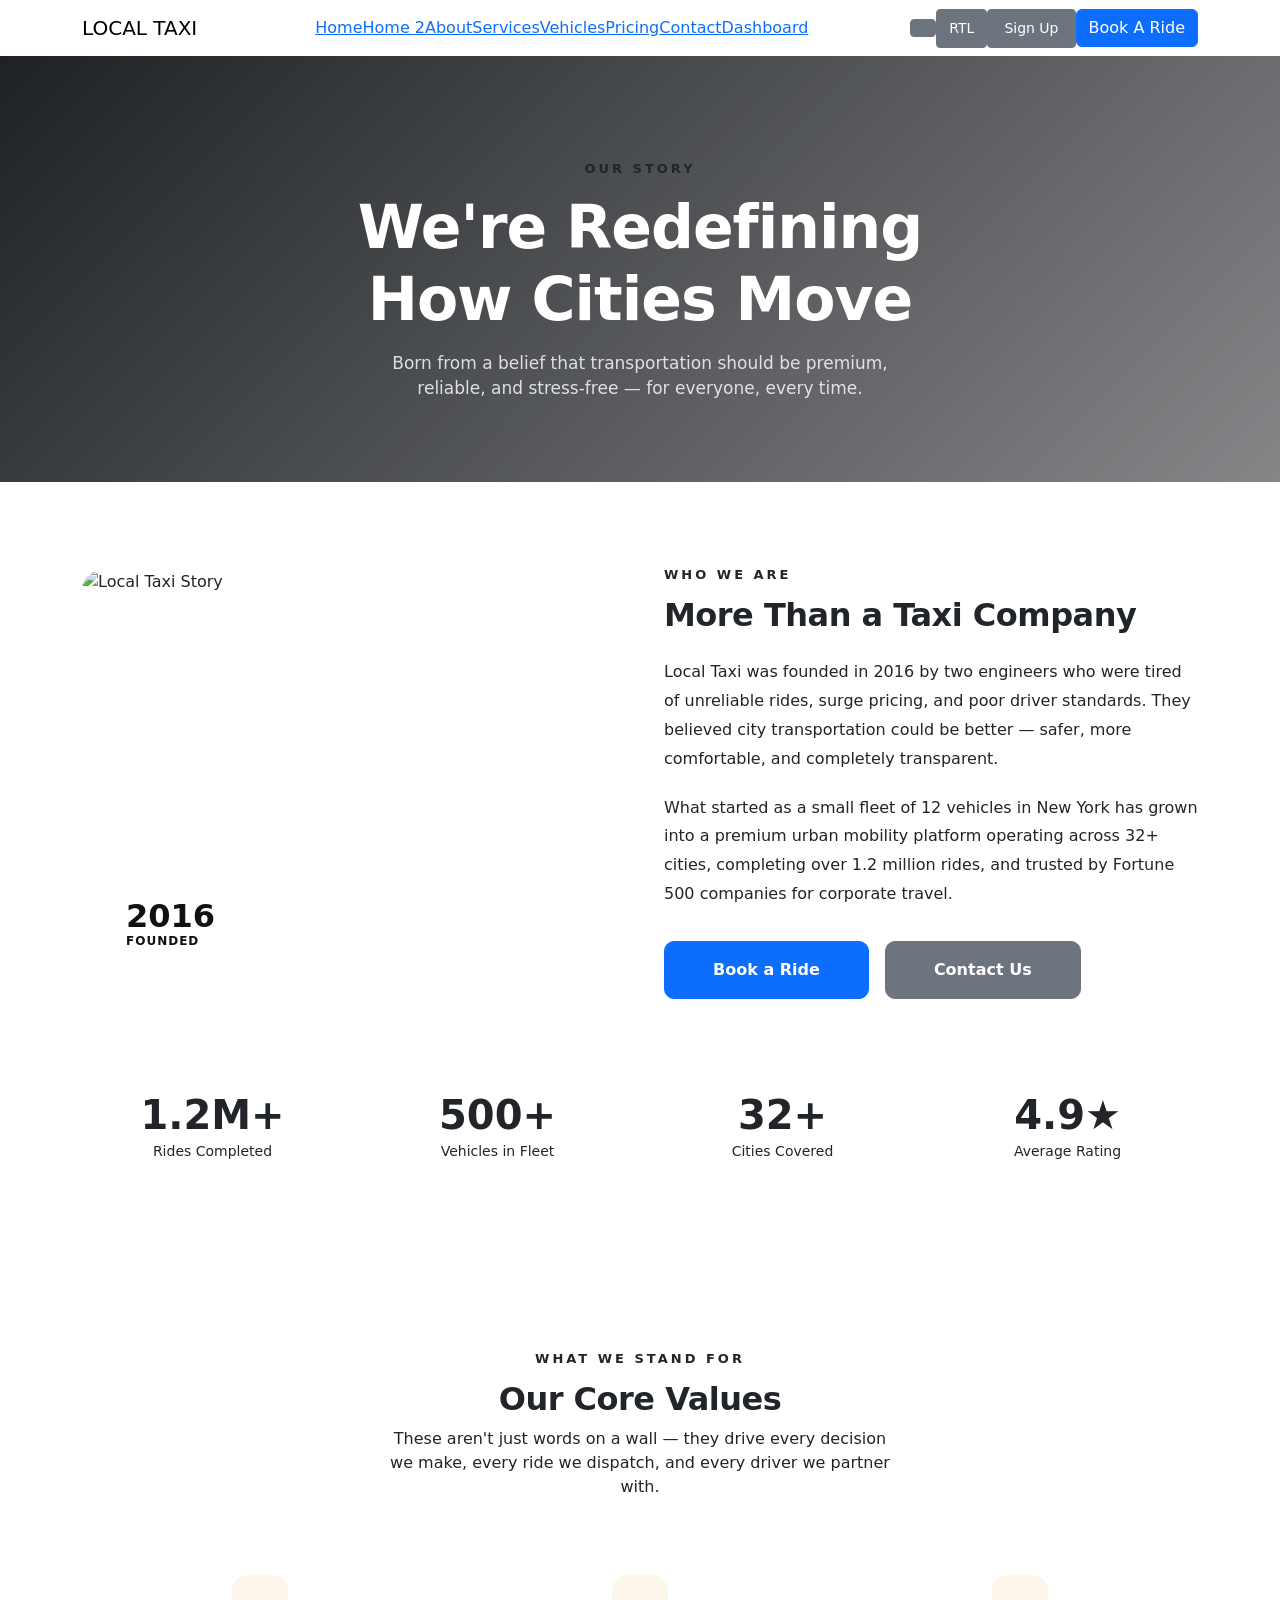
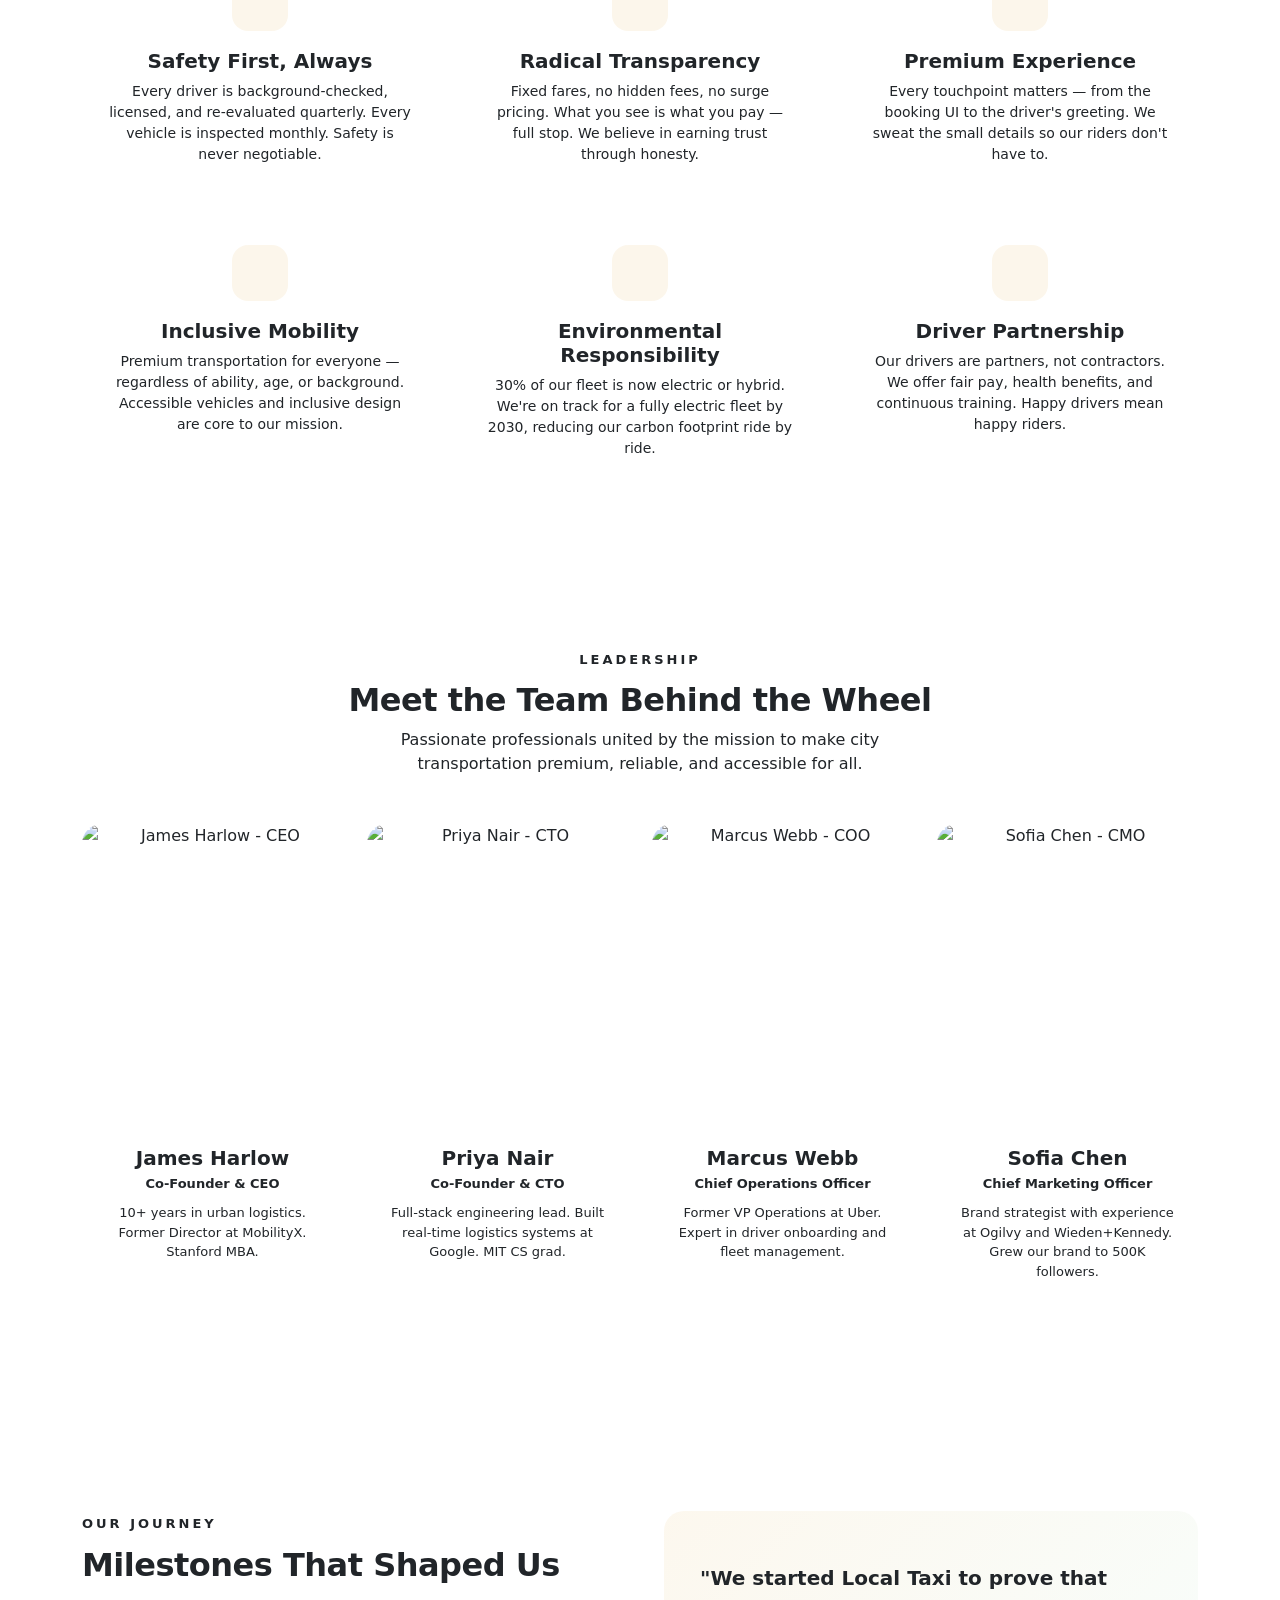
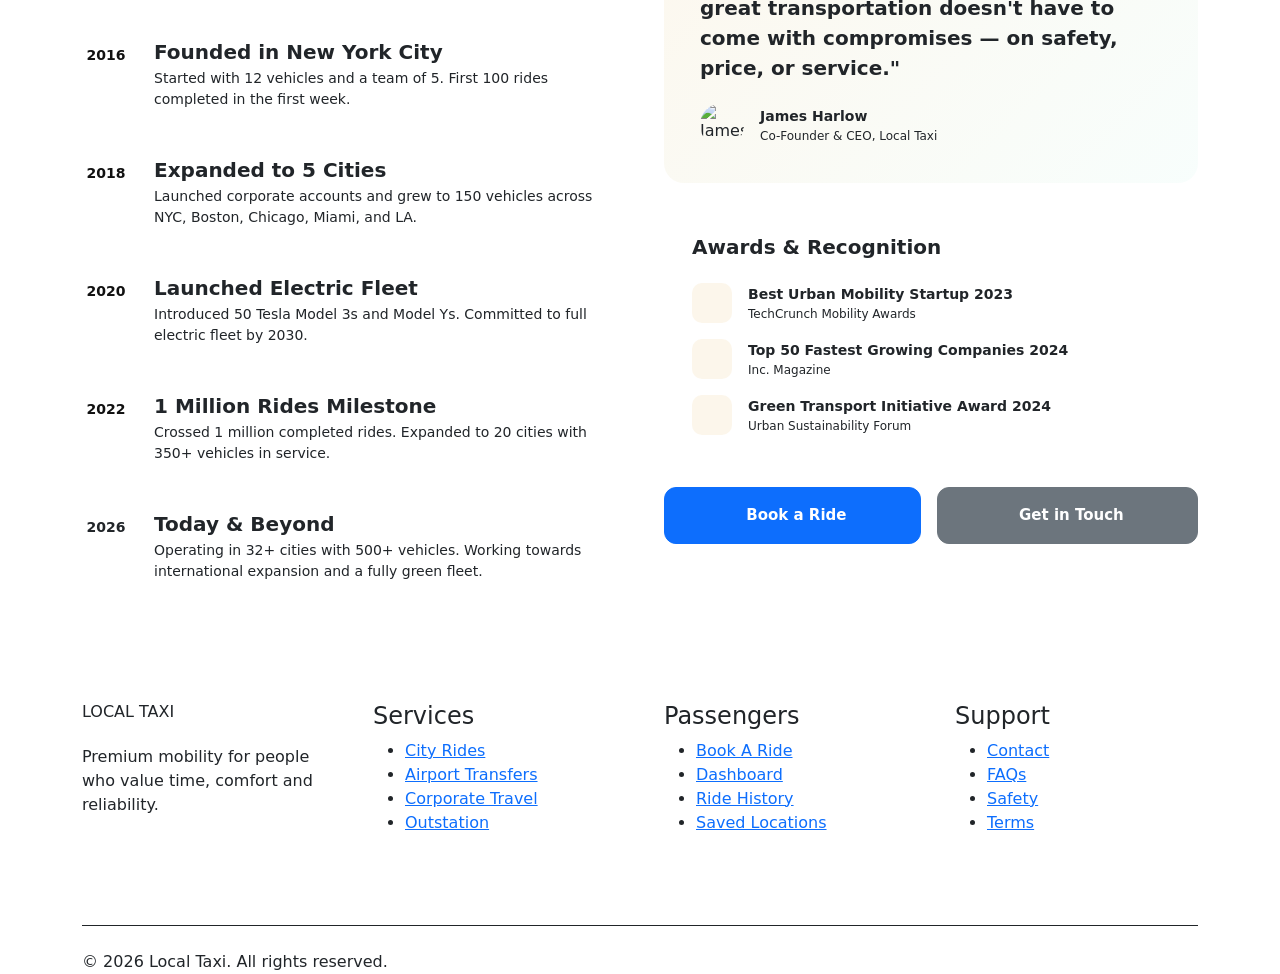
==== about.html @ eac9cf57 "first-commit" ====
<!DOCTYPE html>
<html lang="en">
<head>
    <meta charset="UTF-8">
    <meta name="viewport" content="width=device-width, initial-scale=1.0">
    <title>About Us - Local Taxi | Our Story, Mission & Team</title>
    <meta name="description" content="Learn about Local Taxi — our founding story, mission to redefine urban mobility, core values, leadership team, and company milestones.">
    <link rel="icon" type="image/svg+xml" href="assets/images/favicon.svg">
    <link href="https://cdn.jsdelivr.net/npm/bootstrap@5.3.0/dist/css/bootstrap.min.css" rel="stylesheet">
    <script src="https://unpkg.com/@phosphor-icons/web"></script>
    <link rel="stylesheet" href="assets/css/style.css">
    <link rel="stylesheet" href="assets/css/dark-mode.css">
    <link rel="stylesheet" href="assets/css/rtl.css">
    <style>
        .eyebrow {
            display: inline-block;
            color: var(--primary-accent);
            font-size: 13px;
            font-weight: 600;
            letter-spacing: 3px;
            text-transform: uppercase;
            margin-bottom: 12px;
        }

        /* Value Cards */
        .value-card {
            background: var(--card-bg);
            border: 1px solid var(--border-color);
            border-radius: 16px;
            padding: 28px 24px;
            height: 100%;
            transition: all 0.3s ease;
            text-align: center;
        }
        .value-card:hover {
            border-color: var(--primary-accent);
            box-shadow: 0 8px 32px rgba(231,183,90,0.1);
            transform: translateY(-4px);
        }
        .value-icon {
            width: 56px;
            height: 56px;
            border-radius: 16px;
            background: rgba(231,183,90,0.12);
            display: flex;
            align-items: center;
            justify-content: center;
            font-size: 26px;
            color: var(--primary-accent);
            margin-bottom: 18px;
            margin-left: auto;
            margin-right: auto;
        }

        /* Team Cards */
        .team-card {
            background: var(--card-bg);
            border: 1px solid var(--border-color);
            border-radius: 20px;
            overflow: hidden;
            text-align: center;
            transition: all 0.35s ease;
            height: 100%;
        }
        .team-card:hover {
            border-color: var(--primary-accent);
            transform: translateY(-6px);
            box-shadow: 0 16px 48px rgba(0,0,0,0.12);
        }
        .team-card .team-img {
            width: 100%;
            height: 300px;
            object-fit: contain;
            display: block;
            transition: transform 0.4s ease;
            background: var(--secondary-bg);
        }
        .team-card:hover .team-img { transform: scale(1.04); }
        .team-card .img-wrap { overflow: hidden; }
        .team-card .team-body { padding: 22px 20px; }
        .team-social a {
            width: 34px;
            height: 34px;
            border-radius: 8px;
            border: 1px solid var(--border-color);
            display: inline-flex;
            align-items: center;
            justify-content: center;
            color: var(--text-secondary);
            font-size: 16px;
            text-decoration: none;
            transition: all 0.2s ease;
        }
        .team-social a:hover {
            background: var(--primary-accent);
            border-color: var(--primary-accent);
            color: #111;
        }

        /* Timeline */
        .timeline-item {
            display: flex;
            gap: 24px;
            align-items: flex-start;
            padding-bottom: 40px;
            position: relative;
        }
        .timeline-item:not(:last-child)::after {
            content: '';
            position: absolute;
            left: 23px;
            top: 48px;
            width: 2px;
            height: calc(100% - 8px);
            background: var(--border-color);
        }
        .timeline-dot {
            width: 48px;
            height: 48px;
            border-radius: 50%;
            background: var(--primary-accent);
            color: #111;
            font-weight: 800;
            font-size: 14px;
            font-family: var(--font-main);
            display: flex;
            align-items: center;
            justify-content: center;
            flex-shrink: 0;
            z-index: 1;
        }
        .timeline-dot.muted {
            background: var(--card-bg);
            border: 2px solid var(--border-color);
            color: var(--text-secondary);
        }

        /* Stat box */
        .stat-box {
            background: var(--card-bg);
            border: 1px solid var(--border-color);
            border-radius: 16px;
            padding: 24px 20px;
            text-align: center;
            transition: all 0.3s ease;
        }
        .stat-box:hover {
            border-color: var(--primary-accent);
            transform: translateY(-3px);
        }
    </style>
</head>
<body>

    <!-- Global Navigation -->
    <nav class="navbar">
        <div class="container">
            <a href="index.html" class="navbar-brand"><i class="ph ph-taxi"></i> LOCAL TAXI</a>
            <div class="nav-links d-none d-lg-flex">
                <a href="index.html">Home</a>
                <a href="home-2.html">Home 2</a>
                <a href="about.html" class="active">About</a>
                <a href="services.html">Services</a>
                <a href="vehicles.html">Vehicles</a>
                <a href="pricing.html">Pricing</a>
                <a href="contact.html">Contact</a>
                <a href="dashboard.html">Dashboard</a>
            </div>
            <div class="nav-links d-none d-xl-flex align-items-center">
                <a href="#" class="btn btn-secondary btn-sm js-theme-toggle" style="padding: 8px 12px;"><i class="ph ph-moon"></i></a>
                <a href="#" class="btn btn-secondary btn-sm js-rtl-toggle" style="padding: 8px 12px;">RTL</a>
                <a href="register.html" class="btn btn-secondary btn-sm" style="padding: 8px 16px;">Sign Up</a>
                <a href="booking.html" class="btn btn-primary">Book A Ride</a>
            </div>
        </div>
    </nav>

    <!-- Section 1: Hero -->
    <section class="hero position-relative" style="background-image: url('https://images.unsplash.com/photo-1529408686214-b48b8532f72c?q=80&w=2070&auto=format&fit=crop'); background-size: cover; background-position: center; padding: 100px 0 80px 0; min-height: 380px; display: flex; align-items: center;">
        <div class="position-absolute w-100 h-100 top-0 start-0" style="background: linear-gradient(135deg, rgba(11,14,18,0.92) 0%, rgba(11,14,18,0.5) 100%);"></div>
        <div class="container position-relative text-center" style="z-index: 2;">
            <span class="eyebrow">Our Story</span>
            <h1 class="text-white fw-bold mb-3 mx-auto" style="font-size: clamp(36px,5vw,60px); letter-spacing: -1px; max-width: 720px;">We're Redefining How Cities Move</h1>
            <p class="text-light mb-0 mx-auto" style="max-width: 540px; opacity: 0.85; font-size: 17px;">Born from a belief that transportation should be premium, reliable, and stress-free — for everyone, every time.</p>
        </div>
    </section>

    <!-- Section 2: Our Story + Mission + Stats -->
    <section style="background: var(--secondary-bg); padding: 80px 0;">
        <div class="container">
            <div class="row g-5 align-items-center mb-5">

                <!-- Story Image -->
                <div class="col-lg-6">
                    <div style="position: relative;">
                        <img src="https://images.unsplash.com/photo-1507003211169-0a1dd7228f2d?q=80&w=900&auto=format&fit=crop" alt="Local Taxi Story" style="width:100%;height:420px;object-fit:cover;border-radius:20px;display:block;">
                        <!-- Floating badge -->
                        <div style="position:absolute;bottom:24px;left:24px;background:var(--primary-accent);color:#111;border-radius:16px;padding:16px 20px;font-weight:700;font-family:var(--font-main);">
                            <div style="font-size:32px;line-height:1;">2016</div>
                            <div style="font-size:12px;font-weight:600;letter-spacing:1px;text-transform:uppercase;">Founded</div>
                        </div>
                    </div>
                </div>

                <!-- Story Text -->
                <div class="col-lg-6">
                    <span class="eyebrow">Who We Are</span>
                    <h2 class="fw-bold mb-4" style="letter-spacing: -0.5px;">More Than a Taxi Company</h2>
                    <p style="font-size: 16px; line-height: 1.8; margin-bottom: 20px;">Local Taxi was founded in 2016 by two engineers who were tired of unreliable rides, surge pricing, and poor driver standards. They believed city transportation could be better — safer, more comfortable, and completely transparent.</p>
                    <p style="font-size: 16px; line-height: 1.8; margin-bottom: 32px;">What started as a small fleet of 12 vehicles in New York has grown into a premium urban mobility platform operating across 32+ cities, completing over 1.2 million rides, and trusted by Fortune 500 companies for corporate travel.</p>
                    <div class="d-flex gap-3 flex-wrap">
                        <a href="booking.html" class="btn btn-primary fw-bold py-3 px-5" style="border-radius:10px;">Book a Ride</a>
                        <a href="contact.html" class="btn btn-secondary fw-bold py-3 px-5" style="border-radius:10px;">Contact Us</a>
                    </div>
                </div>

            </div>

            <!-- Stats Row -->
            <div class="row g-4 mt-3">
                <div class="col-6 col-md-3">
                    <div class="stat-box">
                        <div style="font-size:40px;font-weight:800;color:var(--primary-accent);font-family:var(--font-main);line-height:1;">1.2M+</div>
                        <div style="font-size:14px;color:var(--text-secondary);margin-top:6px;">Rides Completed</div>
                    </div>
                </div>
                <div class="col-6 col-md-3">
                    <div class="stat-box">
                        <div style="font-size:40px;font-weight:800;color:var(--primary-accent);font-family:var(--font-main);line-height:1;">500+</div>
                        <div style="font-size:14px;color:var(--text-secondary);margin-top:6px;">Vehicles in Fleet</div>
                    </div>
                </div>
                <div class="col-6 col-md-3">
                    <div class="stat-box">
                        <div style="font-size:40px;font-weight:800;color:var(--primary-accent);font-family:var(--font-main);line-height:1;">32+</div>
                        <div style="font-size:14px;color:var(--text-secondary);margin-top:6px;">Cities Covered</div>
                    </div>
                </div>
                <div class="col-6 col-md-3">
                    <div class="stat-box">
                        <div style="font-size:40px;font-weight:800;color:var(--primary-accent);font-family:var(--font-main);line-height:1;">4.9★</div>
                        <div style="font-size:14px;color:var(--text-secondary);margin-top:6px;">Average Rating</div>
                    </div>
                </div>
            </div>
        </div>
    </section>

    <!-- Section 3: Core Values -->
    <section style="background: var(--primary-bg); padding: 80px 0;">
        <div class="container">
            <div class="text-center mb-5">
                <span class="eyebrow">What We Stand For</span>
                <h2 class="fw-bold" style="letter-spacing: -0.5px;">Our Core Values</h2>
                <p class="mx-auto" style="max-width: 500px;">These aren't just words on a wall — they drive every decision we make, every ride we dispatch, and every driver we partner with.</p>
            </div>
            <div class="row g-4 justify-content-center">
                <div class="col-md-6 col-lg-4">
                    <div class="value-card">
                        <div class="value-icon"><i class="ph ph-shield-check"></i></div>
                        <h5 class="fw-bold mb-2">Safety First, Always</h5>
                        <p style="font-size:14px;margin-bottom:0;">Every driver is background-checked, licensed, and re-evaluated quarterly. Every vehicle is inspected monthly. Safety is never negotiable.</p>
                    </div>
                </div>
                <div class="col-md-6 col-lg-4">
                    <div class="value-card">
                        <div class="value-icon"><i class="ph ph-eye"></i></div>
                        <h5 class="fw-bold mb-2">Radical Transparency</h5>
                        <p style="font-size:14px;margin-bottom:0;">Fixed fares, no hidden fees, no surge pricing. What you see is what you pay — full stop. We believe in earning trust through honesty.</p>
                    </div>
                </div>
                <div class="col-md-6 col-lg-4">
                    <div class="value-card">
                        <div class="value-icon"><i class="ph ph-star"></i></div>
                        <h5 class="fw-bold mb-2">Premium Experience</h5>
                        <p style="font-size:14px;margin-bottom:0;">Every touchpoint matters — from the booking UI to the driver's greeting. We sweat the small details so our riders don't have to.</p>
                    </div>
                </div>
                <div class="col-md-6 col-lg-4">
                    <div class="value-card">
                        <div class="value-icon"><i class="ph ph-users-three"></i></div>
                        <h5 class="fw-bold mb-2">Inclusive Mobility</h5>
                        <p style="font-size:14px;margin-bottom:0;">Premium transportation for everyone — regardless of ability, age, or background. Accessible vehicles and inclusive design are core to our mission.</p>
                    </div>
                </div>
                <div class="col-md-6 col-lg-4">
                    <div class="value-card">
                        <div class="value-icon"><i class="ph ph-leaf"></i></div>
                        <h5 class="fw-bold mb-2">Environmental Responsibility</h5>
                        <p style="font-size:14px;margin-bottom:0;">30% of our fleet is now electric or hybrid. We're on track for a fully electric fleet by 2030, reducing our carbon footprint ride by ride.</p>
                    </div>
                </div>
                <div class="col-md-6 col-lg-4">
                    <div class="value-card">
                        <div class="value-icon"><i class="ph ph-handshake"></i></div>
                        <h5 class="fw-bold mb-2">Driver Partnership</h5>
                        <p style="font-size:14px;margin-bottom:0;">Our drivers are partners, not contractors. We offer fair pay, health benefits, and continuous training. Happy drivers mean happy riders.</p>
                    </div>
                </div>
            </div>
        </div>
    </section>

    <!-- Section 4: Leadership Team -->
    <section style="background: var(--secondary-bg); padding: 80px 0;">
        <div class="container">
            <div class="text-center mb-5">
                <span class="eyebrow">Leadership</span>
                <h2 class="fw-bold" style="letter-spacing: -0.5px;">Meet the Team Behind the Wheel</h2>
                <p class="mx-auto" style="max-width: 500px;">Passionate professionals united by the mission to make city transportation premium, reliable, and accessible for all.</p>
            </div>
            <div class="row g-4">

                <div class="col-md-6 col-lg-3">
                    <div class="team-card">
                        <div class="img-wrap">
                            <img src="https://images.unsplash.com/photo-1560250097-0b93528c311a?q=80&w=600&auto=format&fit=crop" alt="James Harlow - CEO" class="team-img">
                        </div>
                        <div class="team-body">
                            <h5 class="fw-bold mb-1">James Harlow</h5>
                            <div style="font-size:13px;color:var(--primary-accent);font-weight:600;margin-bottom:10px;">Co-Founder & CEO</div>
                            <p style="font-size:13px;color:var(--text-secondary);margin-bottom:14px;min-height:60px;">10+ years in urban logistics. Former Director at MobilityX. Stanford MBA.</p>
                            <div class="team-social d-flex justify-content-center gap-2">
                                <a href="#" title="LinkedIn"><i class="ph ph-linkedin-logo"></i></a>
                                <a href="#" title="Twitter"><i class="ph ph-x-logo"></i></a>
                            </div>
                        </div>
                    </div>
                </div>

                <div class="col-md-6 col-lg-3">
                    <div class="team-card" style="border-color: var(--primary-accent);">
                        <div class="img-wrap">
                            <img src="https://images.unsplash.com/photo-1573496359142-b8d87734a5a2?q=80&w=600&auto=format&fit=crop" alt="Priya Nair - CTO" class="team-img">
                        </div>
                        <div class="team-body">
                            <h5 class="fw-bold mb-1">Priya Nair</h5>
                            <div style="font-size:13px;color:var(--primary-accent);font-weight:600;margin-bottom:10px;">Co-Founder & CTO</div>
                            <p style="font-size:13px;color:var(--text-secondary);margin-bottom:14px;min-height:60px;">Full-stack engineering lead. Built real-time logistics systems at Google. MIT CS grad.</p>
                            <div class="team-social d-flex justify-content-center gap-2">
                                <a href="#" title="LinkedIn"><i class="ph ph-linkedin-logo"></i></a>
                                <a href="#" title="GitHub"><i class="ph ph-github-logo"></i></a>
                            </div>
                        </div>
                    </div>
                </div>

                <div class="col-md-6 col-lg-3">
                    <div class="team-card">
                        <div class="img-wrap">
                            <img src="https://images.unsplash.com/photo-1519085360753-af0119f7cbe7?q=80&w=600&auto=format&fit=crop" alt="Marcus Webb - COO" class="team-img">
                        </div>
                        <div class="team-body">
                            <h5 class="fw-bold mb-1">Marcus Webb</h5>
                            <div style="font-size:13px;color:var(--primary-accent);font-weight:600;margin-bottom:10px;">Chief Operations Officer</div>
                            <p style="font-size:13px;color:var(--text-secondary);margin-bottom:14px;min-height:60px;">Former VP Operations at Uber. Expert in driver onboarding and fleet management.</p>
                            <div class="team-social d-flex justify-content-center gap-2">
                                <a href="#" title="LinkedIn"><i class="ph ph-linkedin-logo"></i></a>
                                <a href="#" title="Twitter"><i class="ph ph-x-logo"></i></a>
                            </div>
                        </div>
                    </div>
                </div>

                <div class="col-md-6 col-lg-3">
                    <div class="team-card">
                        <div class="img-wrap">
                            <img src="https://images.unsplash.com/photo-1580489944761-15a19d654956?q=80&w=600&auto=format&fit=crop" alt="Sofia Chen - CMO" class="team-img">
                        </div>
                        <div class="team-body">
                            <h5 class="fw-bold mb-1">Sofia Chen</h5>
                            <div style="font-size:13px;color:var(--primary-accent);font-weight:600;margin-bottom:10px;">Chief Marketing Officer</div>
                            <p style="font-size:13px;color:var(--text-secondary);margin-bottom:14px;min-height:60px;">Brand strategist with experience at Ogilvy and Wieden+Kennedy. Grew our brand to 500K followers.</p>
                            <div class="team-social d-flex justify-content-center gap-2">
                                <a href="#" title="LinkedIn"><i class="ph ph-linkedin-logo"></i></a>
                                <a href="#" title="Instagram"><i class="ph ph-instagram-logo"></i></a>
                            </div>
                        </div>
                    </div>
                </div>

            </div>
        </div>
    </section>

    <!-- Section 5: Company Timeline + CTA -->
    <section style="background: var(--primary-bg); padding: 80px 0;">
        <div class="container">
            <div class="row g-5 align-items-start">

                <!-- Timeline -->
                <div class="col-lg-6">
                    <span class="eyebrow">Our Journey</span>
                    <h2 class="fw-bold mb-5" style="letter-spacing: -0.5px;">Milestones That Shaped Us</h2>

                    <div class="timeline-item">
                        <div>
                            <div class="timeline-dot">2016</div>
                        </div>
                        <div style="padding-top:8px;">
                            <h5 class="fw-bold mb-1">Founded in New York City</h5>
                            <p style="font-size:14px;color:var(--text-secondary);margin-bottom:0;">Started with 12 vehicles and a team of 5. First 100 rides completed in the first week.</p>
                        </div>
                    </div>

                    <div class="timeline-item">
                        <div>
                            <div class="timeline-dot">2018</div>
                        </div>
                        <div style="padding-top:8px;">
                            <h5 class="fw-bold mb-1">Expanded to 5 Cities</h5>
                            <p style="font-size:14px;color:var(--text-secondary);margin-bottom:0;">Launched corporate accounts and grew to 150 vehicles across NYC, Boston, Chicago, Miami, and LA.</p>
                        </div>
                    </div>

                    <div class="timeline-item">
                        <div>
                            <div class="timeline-dot">2020</div>
                        </div>
                        <div style="padding-top:8px;">
                            <h5 class="fw-bold mb-1">Launched Electric Fleet</h5>
                            <p style="font-size:14px;color:var(--text-secondary);margin-bottom:0;">Introduced 50 Tesla Model 3s and Model Ys. Committed to full electric fleet by 2030.</p>
                        </div>
                    </div>

                    <div class="timeline-item">
                        <div>
                            <div class="timeline-dot">2022</div>
                        </div>
                        <div style="padding-top:8px;">
                            <h5 class="fw-bold mb-1">1 Million Rides Milestone</h5>
                            <p style="font-size:14px;color:var(--text-secondary);margin-bottom:0;">Crossed 1 million completed rides. Expanded to 20 cities with 350+ vehicles in service.</p>
                        </div>
                    </div>

                    <div class="timeline-item">
                        <div>
                            <div class="timeline-dot muted">2026</div>
                        </div>
                        <div style="padding-top:8px;">
                            <h5 class="fw-bold mb-1">Today & Beyond</h5>
                            <p style="font-size:14px;color:var(--text-secondary);margin-bottom:0;">Operating in 32+ cities with 500+ vehicles. Working towards international expansion and a fully green fleet.</p>
                        </div>
                    </div>
                </div>

                <!-- Mission + CTA Panel -->
                <div class="col-lg-6 d-flex flex-column gap-4">

                    <!-- Mission Statement -->
                    <div style="background: linear-gradient(135deg, rgba(231,183,90,0.1) 0%, rgba(111,231,200,0.05) 100%); border: 1px solid var(--primary-accent); border-radius: 20px; padding: 36px;">
                        <i class="ph ph-quotes" style="font-size:36px;color:var(--primary-accent);display:block;margin-bottom:16px;"></i>
                        <p style="font-size:20px;font-weight:600;font-family:var(--font-main);line-height:1.5;margin-bottom:20px;color:var(--text-primary);">"We started Local Taxi to prove that great transportation doesn't have to come with compromises — on safety, price, or service."</p>
                        <div class="d-flex align-items-center gap-3">
                            <img src="https://images.unsplash.com/photo-1560250097-0b93528c311a?q=80&w=80&auto=format&fit=crop" alt="James Harlow" style="width:44px;height:44px;border-radius:50%;object-fit:cover;border:2px solid var(--primary-accent);">
                            <div>
                                <div class="fw-bold" style="font-size:14px;">James Harlow</div>
                                <div style="font-size:12px;color:var(--text-secondary);">Co-Founder & CEO, Local Taxi</div>
                            </div>
                        </div>
                    </div>

                    <!-- Awards & Press -->
                    <div style="background:var(--card-bg);border:1px solid var(--border-color);border-radius:20px;padding:28px;">
                        <h5 class="fw-bold mb-4">Awards & Recognition</h5>
                        <div class="d-flex flex-column gap-3">
                            <div class="d-flex align-items-center gap-3">
                                <div style="width:40px;height:40px;border-radius:10px;background:rgba(231,183,90,0.12);display:flex;align-items:center;justify-content:center;color:var(--primary-accent);font-size:20px;flex-shrink:0;"><i class="ph ph-trophy"></i></div>
                                <div>
                                    <div class="fw-semibold" style="font-size:14px;">Best Urban Mobility Startup 2023</div>
                                    <div style="font-size:12px;color:var(--text-secondary);">TechCrunch Mobility Awards</div>
                                </div>
                            </div>
                            <div class="d-flex align-items-center gap-3">
                                <div style="width:40px;height:40px;border-radius:10px;background:rgba(231,183,90,0.12);display:flex;align-items:center;justify-content:center;color:var(--primary-accent);font-size:20px;flex-shrink:0;"><i class="ph ph-medal"></i></div>
                                <div>
                                    <div class="fw-semibold" style="font-size:14px;">Top 50 Fastest Growing Companies 2024</div>
                                    <div style="font-size:12px;color:var(--text-secondary);">Inc. Magazine</div>
                                </div>
                            </div>
                            <div class="d-flex align-items-center gap-3">
                                <div style="width:40px;height:40px;border-radius:10px;background:rgba(231,183,90,0.12);display:flex;align-items:center;justify-content:center;color:var(--primary-accent);font-size:20px;flex-shrink:0;"><i class="ph ph-leaf"></i></div>
                                <div>
                                    <div class="fw-semibold" style="font-size:14px;">Green Transport Initiative Award 2024</div>
                                    <div style="font-size:12px;color:var(--text-secondary);">Urban Sustainability Forum</div>
                                </div>
                            </div>
                        </div>
                    </div>

                    <!-- CTA -->
                    <div class="d-flex gap-3 flex-wrap">
                        <a href="booking.html" class="btn btn-primary btn-lg py-3 px-4 fw-bold flex-fill text-center" style="border-radius:12px;font-size:15px;">
                            <i class="ph ph-taxi me-2"></i> Book a Ride
                        </a>
                        <a href="contact.html" class="btn btn-secondary btn-lg py-3 px-4 fw-bold flex-fill text-center" style="border-radius:12px;font-size:15px;">
                            <i class="ph ph-envelope-simple me-2"></i> Get in Touch
                        </a>
                    </div>

                </div>

            </div>
        </div>
    </section>

    <!-- Footer -->
    <footer class="footer">
        <div class="container">
            <div class="row g-5">
                <div class="col-lg-3 col-md-6">
                    <h2 class="navbar-brand mb-4"><i class="ph ph-taxi"></i> LOCAL TAXI</h2>
                    <p class="mb-4">Premium mobility for people who value time, comfort and reliability.</p>
                    <div class="social-links mt-4">
                        <a href="#" class="me-3"><i class="ph ph-facebook-logo" style="font-size:24px;"></i></a>
                        <a href="#" class="me-3"><i class="ph ph-x-logo" style="font-size:24px;"></i></a>
                        <a href="#" class="me-3"><i class="ph ph-instagram-logo" style="font-size:24px;"></i></a>
                        <a href="#"><i class="ph ph-linkedin-logo" style="font-size:24px;"></i></a>
                    </div>
                </div>
                <div class="col-lg-3 col-md-6">
                    <h4 class="footer-title">Services</h4>
                    <ul class="footer-links">
                        <li><a href="#">City Rides</a></li>
                        <li><a href="#">Airport Transfers</a></li>
                        <li><a href="#">Corporate Travel</a></li>
                        <li><a href="#">Outstation</a></li>
                    </ul>
                </div>
                <div class="col-lg-3 col-md-6">
                    <h4 class="footer-title">Passengers</h4>
                    <ul class="footer-links">
                        <li><a href="#">Book A Ride</a></li>
                        <li><a href="#">Dashboard</a></li>
                        <li><a href="#">Ride History</a></li>
                        <li><a href="#">Saved Locations</a></li>
                    </ul>
                </div>
                <div class="col-lg-3 col-md-6">
                    <h4 class="footer-title">Support</h4>
                    <ul class="footer-links">
                        <li><a href="#">Contact</a></li>
                        <li><a href="#">FAQs</a></li>
                        <li><a href="#">Safety</a></li>
                        <li><a href="#">Terms</a></li>
                    </ul>
                </div>
            </div>
            <div class="mt-5 pt-4 border-top" style="border-color: var(--border-color) !important;">
                <div class="d-flex flex-wrap justify-content-between">
                    <p class="mb-0">© 2026 Local Taxi. All rights reserved.</p>
                </div>
            </div>
        </div>
    </footer>

    <script src="https://cdn.jsdelivr.net/npm/bootstrap@5.3.0/dist/js/bootstrap.bundle.min.js"></script>
    <script src="assets/js/main.js"></script>
    <button id="scrollTop" class="btn btn-primary" onclick="window.scrollTo({top:0,behavior:'smooth'})" style="position:fixed;bottom:20px;right:20px;display:none;z-index:99;border-radius:50%;width:40px;height:40px;padding:0;align-items:center;justify-content:center;"><i class="ph ph-arrow-up"></i></button>
</body>
</html>
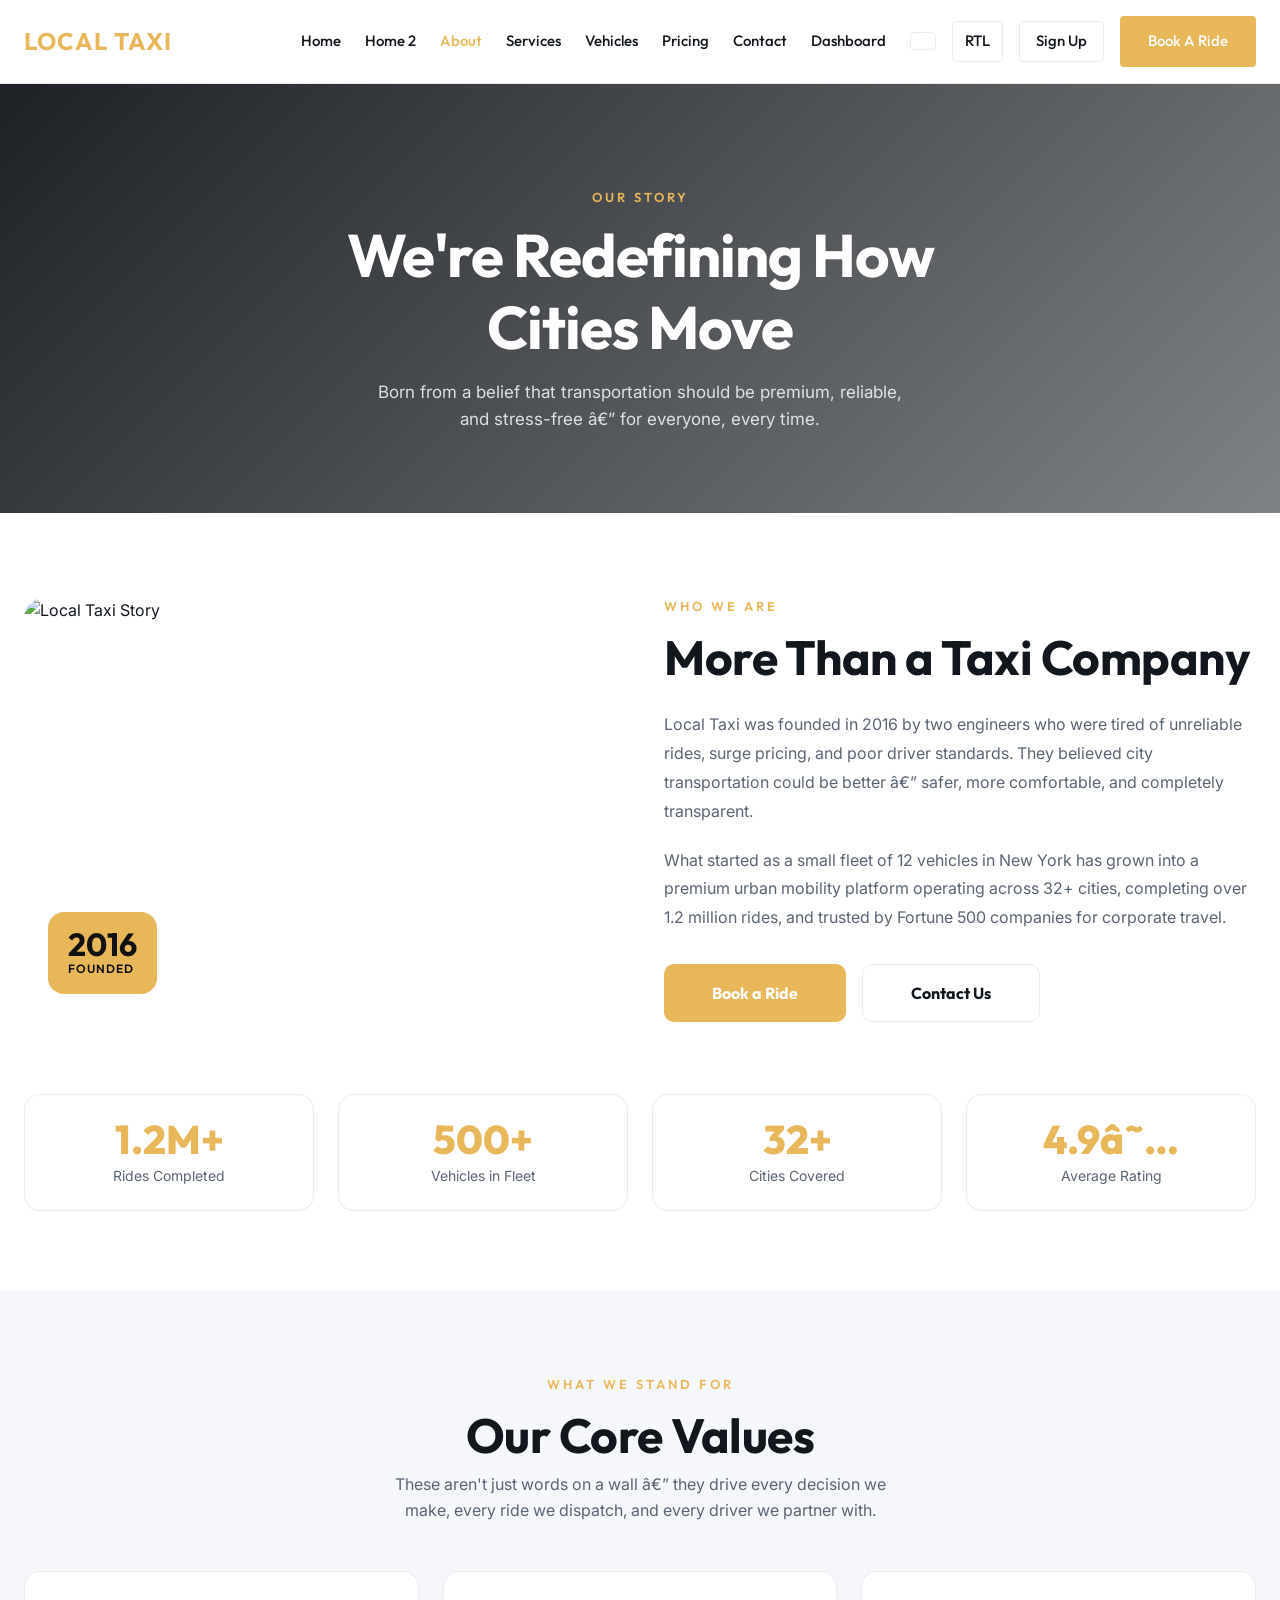
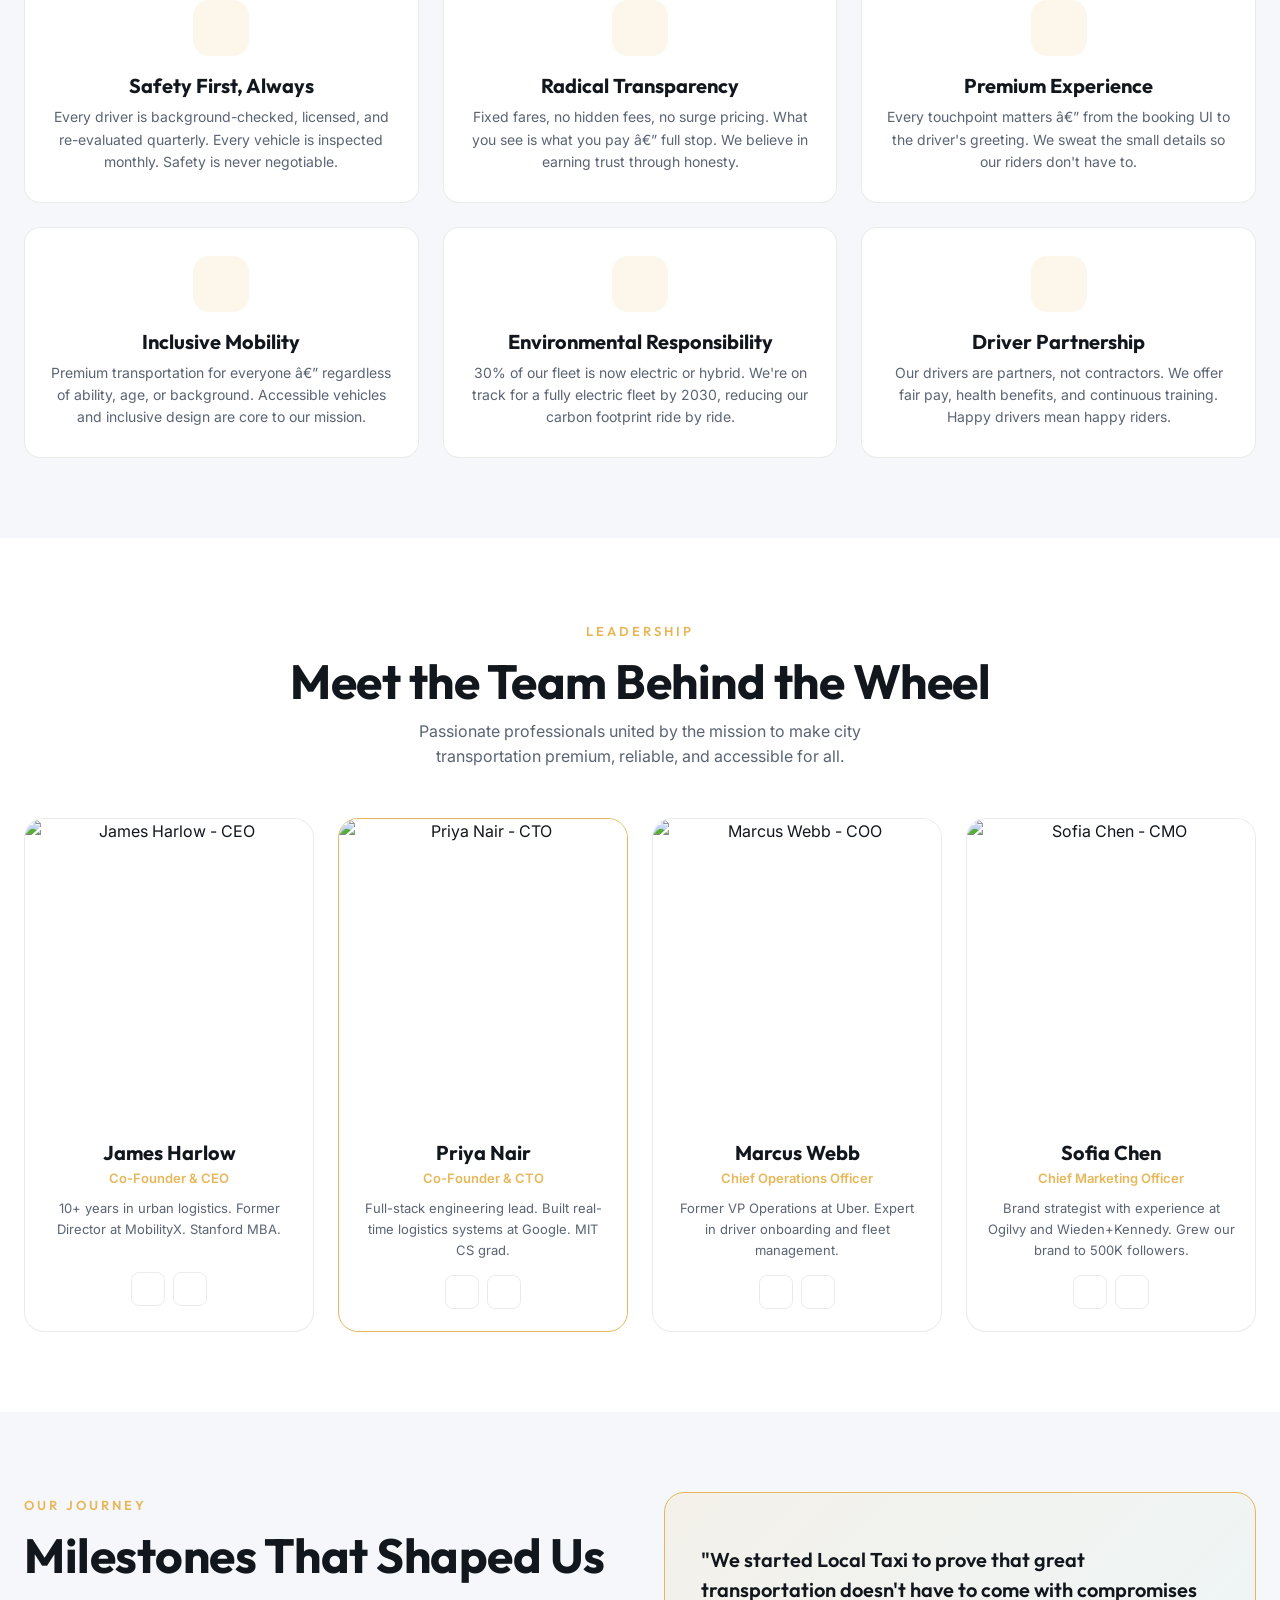
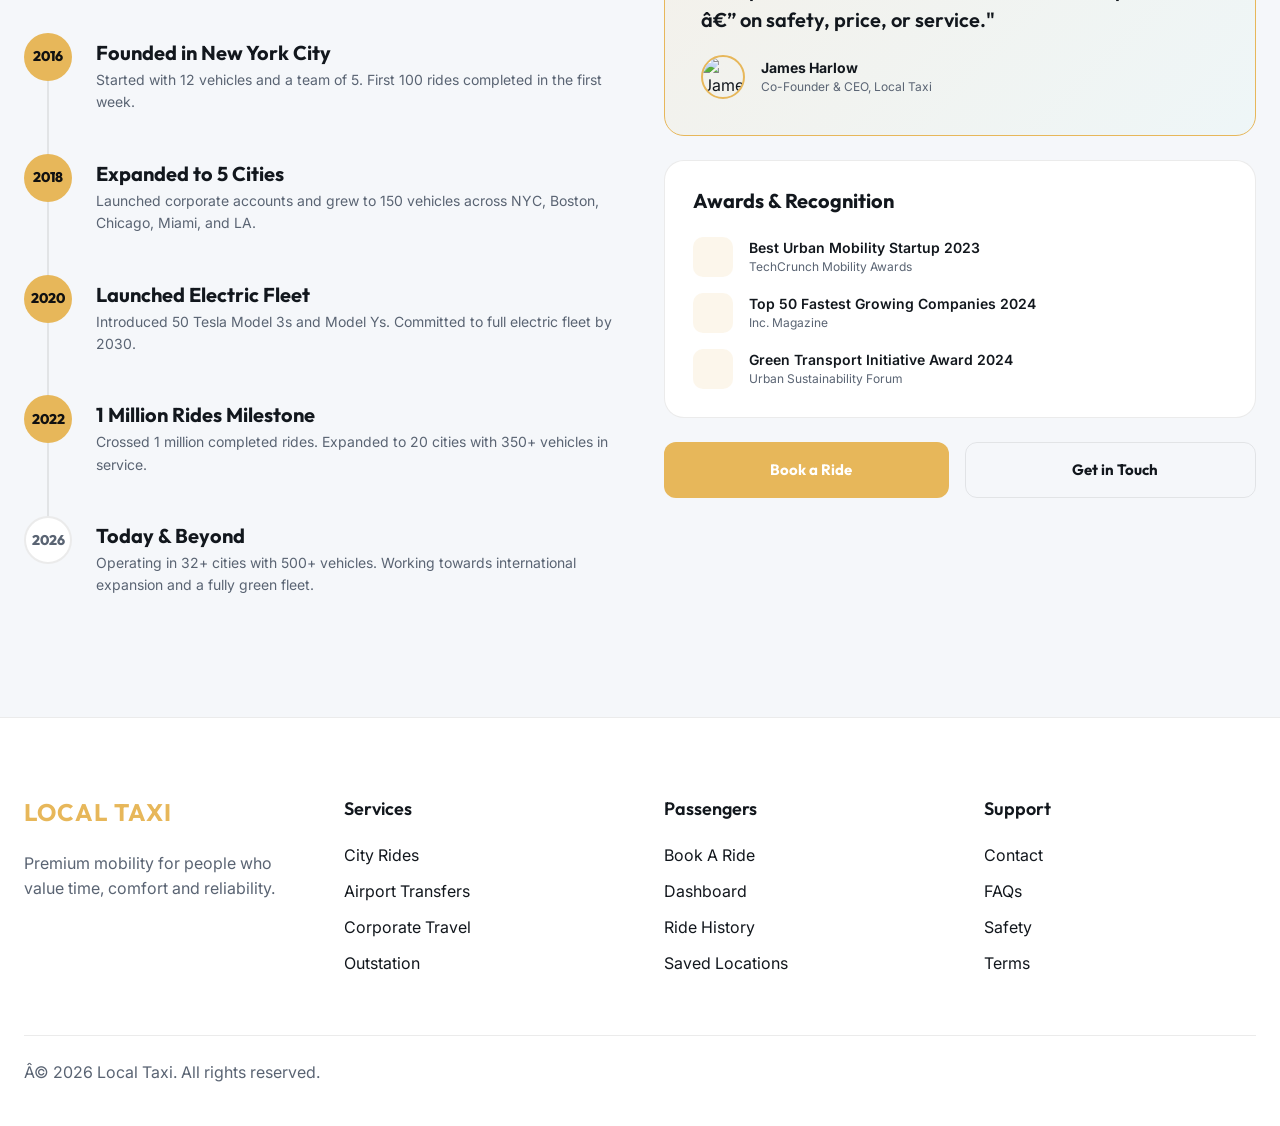
==== commit 67b2fb6f: "changes" ====
--- a/about.html
+++ b/about.html
@@ -1,10 +1,10 @@
-<!DOCTYPE html>
+﻿<!DOCTYPE html>
 <html lang="en">
 <head>
     <meta charset="UTF-8">
     <meta name="viewport" content="width=device-width, initial-scale=1.0">
     <title>About Us - Local Taxi | Our Story, Mission & Team</title>
-    <meta name="description" content="Learn about Local Taxi — our founding story, mission to redefine urban mobility, core values, leadership team, and company milestones.">
+    <meta name="description" content="Learn about Local Taxi â€” our founding story, mission to redefine urban mobility, core values, leadership team, and company milestones.">
     <link rel="icon" type="image/svg+xml" href="assets/images/favicon.svg">
     <link href="https://cdn.jsdelivr.net/npm/bootstrap@5.3.0/dist/css/bootstrap.min.css" rel="stylesheet">
     <script src="https://unpkg.com/@phosphor-icons/web"></script>
@@ -153,10 +153,14 @@
 <body>
 
     <!-- Global Navigation -->
-    <nav class="navbar">
+    <nav class="navbar navbar-expand-xl">
         <div class="container">
             <a href="index.html" class="navbar-brand"><i class="ph ph-taxi"></i> LOCAL TAXI</a>
-            <div class="nav-links d-none d-lg-flex">
+            <button class="navbar-toggler" type="button" data-bs-toggle="collapse" data-bs-target="#mainNav" style="border:none; outline:none; box-shadow:none;">
+                <i class="ph ph-list" style="font-size: 28px; color: var(--text-primary);"></i>
+            </button>
+            <div class="collapse navbar-collapse justify-content-end" id="mainNav">
+            <div class="nav-links d-flex flex-column flex-xl-row align-items-center mt-4 mt-xl-0 gap-3 gap-xl-4 text-center">
                 <a href="index.html">Home</a>
                 <a href="home-2.html">Home 2</a>
                 <a href="about.html" class="active">About</a>
@@ -166,11 +170,12 @@
                 <a href="contact.html">Contact</a>
                 <a href="dashboard.html">Dashboard</a>
             </div>
-            <div class="nav-links d-none d-xl-flex align-items-center">
+            <div class="nav-links d-flex flex-column flex-xl-row align-items-center mt-4 mt-xl-0 ms-xl-4 gap-3 justify-content-center">
                 <a href="#" class="btn btn-secondary btn-sm js-theme-toggle" style="padding: 8px 12px;"><i class="ph ph-moon"></i></a>
                 <a href="#" class="btn btn-secondary btn-sm js-rtl-toggle" style="padding: 8px 12px;">RTL</a>
                 <a href="register.html" class="btn btn-secondary btn-sm" style="padding: 8px 16px;">Sign Up</a>
                 <a href="booking.html" class="btn btn-primary">Book A Ride</a>
+            </div>
             </div>
         </div>
     </nav>
@@ -181,7 +186,7 @@
         <div class="container position-relative text-center" style="z-index: 2;">
             <span class="eyebrow">Our Story</span>
             <h1 class="text-white fw-bold mb-3 mx-auto" style="font-size: clamp(36px,5vw,60px); letter-spacing: -1px; max-width: 720px;">We're Redefining How Cities Move</h1>
-            <p class="text-light mb-0 mx-auto" style="max-width: 540px; opacity: 0.85; font-size: 17px;">Born from a belief that transportation should be premium, reliable, and stress-free — for everyone, every time.</p>
+            <p class="text-light mb-0 mx-auto" style="max-width: 540px; opacity: 0.85; font-size: 17px;">Born from a belief that transportation should be premium, reliable, and stress-free â€” for everyone, every time.</p>
         </div>
     </section>
 
@@ -206,7 +211,7 @@
                 <div class="col-lg-6">
                     <span class="eyebrow">Who We Are</span>
                     <h2 class="fw-bold mb-4" style="letter-spacing: -0.5px;">More Than a Taxi Company</h2>
-                    <p style="font-size: 16px; line-height: 1.8; margin-bottom: 20px;">Local Taxi was founded in 2016 by two engineers who were tired of unreliable rides, surge pricing, and poor driver standards. They believed city transportation could be better — safer, more comfortable, and completely transparent.</p>
+                    <p style="font-size: 16px; line-height: 1.8; margin-bottom: 20px;">Local Taxi was founded in 2016 by two engineers who were tired of unreliable rides, surge pricing, and poor driver standards. They believed city transportation could be better â€” safer, more comfortable, and completely transparent.</p>
                     <p style="font-size: 16px; line-height: 1.8; margin-bottom: 32px;">What started as a small fleet of 12 vehicles in New York has grown into a premium urban mobility platform operating across 32+ cities, completing over 1.2 million rides, and trusted by Fortune 500 companies for corporate travel.</p>
                     <div class="d-flex gap-3 flex-wrap">
                         <a href="booking.html" class="btn btn-primary fw-bold py-3 px-5" style="border-radius:10px;">Book a Ride</a>
@@ -238,7 +243,7 @@
                 </div>
                 <div class="col-6 col-md-3">
                     <div class="stat-box">
-                        <div style="font-size:40px;font-weight:800;color:var(--primary-accent);font-family:var(--font-main);line-height:1;">4.9★</div>
+                        <div style="font-size:40px;font-weight:800;color:var(--primary-accent);font-family:var(--font-main);line-height:1;">4.9â˜…</div>
                         <div style="font-size:14px;color:var(--text-secondary);margin-top:6px;">Average Rating</div>
                     </div>
                 </div>
@@ -252,7 +257,7 @@
             <div class="text-center mb-5">
                 <span class="eyebrow">What We Stand For</span>
                 <h2 class="fw-bold" style="letter-spacing: -0.5px;">Our Core Values</h2>
-                <p class="mx-auto" style="max-width: 500px;">These aren't just words on a wall — they drive every decision we make, every ride we dispatch, and every driver we partner with.</p>
+                <p class="mx-auto" style="max-width: 500px;">These aren't just words on a wall â€” they drive every decision we make, every ride we dispatch, and every driver we partner with.</p>
             </div>
             <div class="row g-4 justify-content-center">
                 <div class="col-md-6 col-lg-4">
@@ -266,21 +271,21 @@
                     <div class="value-card">
                         <div class="value-icon"><i class="ph ph-eye"></i></div>
                         <h5 class="fw-bold mb-2">Radical Transparency</h5>
-                        <p style="font-size:14px;margin-bottom:0;">Fixed fares, no hidden fees, no surge pricing. What you see is what you pay — full stop. We believe in earning trust through honesty.</p>
+                        <p style="font-size:14px;margin-bottom:0;">Fixed fares, no hidden fees, no surge pricing. What you see is what you pay â€” full stop. We believe in earning trust through honesty.</p>
                     </div>
                 </div>
                 <div class="col-md-6 col-lg-4">
                     <div class="value-card">
                         <div class="value-icon"><i class="ph ph-star"></i></div>
                         <h5 class="fw-bold mb-2">Premium Experience</h5>
-                        <p style="font-size:14px;margin-bottom:0;">Every touchpoint matters — from the booking UI to the driver's greeting. We sweat the small details so our riders don't have to.</p>
+                        <p style="font-size:14px;margin-bottom:0;">Every touchpoint matters â€” from the booking UI to the driver's greeting. We sweat the small details so our riders don't have to.</p>
                     </div>
                 </div>
                 <div class="col-md-6 col-lg-4">
                     <div class="value-card">
                         <div class="value-icon"><i class="ph ph-users-three"></i></div>
                         <h5 class="fw-bold mb-2">Inclusive Mobility</h5>
-                        <p style="font-size:14px;margin-bottom:0;">Premium transportation for everyone — regardless of ability, age, or background. Accessible vehicles and inclusive design are core to our mission.</p>
+                        <p style="font-size:14px;margin-bottom:0;">Premium transportation for everyone â€” regardless of ability, age, or background. Accessible vehicles and inclusive design are core to our mission.</p>
                     </div>
                 </div>
                 <div class="col-md-6 col-lg-4">
@@ -450,7 +455,7 @@
                     <!-- Mission Statement -->
                     <div style="background: linear-gradient(135deg, rgba(231,183,90,0.1) 0%, rgba(111,231,200,0.05) 100%); border: 1px solid var(--primary-accent); border-radius: 20px; padding: 36px;">
                         <i class="ph ph-quotes" style="font-size:36px;color:var(--primary-accent);display:block;margin-bottom:16px;"></i>
-                        <p style="font-size:20px;font-weight:600;font-family:var(--font-main);line-height:1.5;margin-bottom:20px;color:var(--text-primary);">"We started Local Taxi to prove that great transportation doesn't have to come with compromises — on safety, price, or service."</p>
+                        <p style="font-size:20px;font-weight:600;font-family:var(--font-main);line-height:1.5;margin-bottom:20px;color:var(--text-primary);">"We started Local Taxi to prove that great transportation doesn't have to come with compromises â€” on safety, price, or service."</p>
                         <div class="d-flex align-items-center gap-3">
                             <img src="https://images.unsplash.com/photo-1560250097-0b93528c311a?q=80&w=80&auto=format&fit=crop" alt="James Harlow" style="width:44px;height:44px;border-radius:50%;object-fit:cover;border:2px solid var(--primary-accent);">
                             <div>
@@ -548,7 +553,7 @@
             </div>
             <div class="mt-5 pt-4 border-top" style="border-color: var(--border-color) !important;">
                 <div class="d-flex flex-wrap justify-content-between">
-                    <p class="mb-0">© 2026 Local Taxi. All rights reserved.</p>
+                    <p class="mb-0">Â© 2026 Local Taxi. All rights reserved.</p>
                 </div>
             </div>
         </div>
@@ -559,3 +564,4 @@
     <button id="scrollTop" class="btn btn-primary" onclick="window.scrollTo({top:0,behavior:'smooth'})" style="position:fixed;bottom:20px;right:20px;display:none;z-index:99;border-radius:50%;width:40px;height:40px;padding:0;align-items:center;justify-content:center;"><i class="ph ph-arrow-up"></i></button>
 </body>
 </html>
+
--- a/assets/css/style.css
+++ b/assets/css/style.css
@@ -0,0 +1,339 @@
+/* style.css - Core styles for Local Taxi Premium */
+@import url('https://fonts.googleapis.com/css2?family=Outfit:wght@300;400;500;600;700&family=Inter:wght@400;500&display=swap');
+
+:root {
+  --primary-bg: #F5F7FA;
+  --secondary-bg: #FFFFFF;
+  --card-bg: #FFFFFF;
+  --primary-accent: #E7B75A;
+  --secondary-accent: #6FE7C8;
+  --location-accent: #8FA8FF;
+  --text-primary: #12171D;
+  --text-secondary: #5A6473;
+  --border-color: rgba(0, 0, 0, 0.08);
+  --gold-glow: rgba(231, 183, 90, 0.18);
+  --glass-bg: rgba(255, 255, 255, 0.7);
+  
+  --font-main: 'Outfit', sans-serif;
+  --font-body: 'Inter', sans-serif;
+}
+
+body {
+  margin: 0;
+  padding: 0;
+  background-color: var(--primary-bg);
+  color: var(--text-primary);
+  font-family: var(--font-body);
+  overflow-x: hidden;
+  -webkit-font-smoothing: antialiased;
+}
+
+h1, h2, h3, h4, h5, h6 {
+  margin-top: 0;
+  font-family: var(--font-main);
+  font-weight: 600;
+  line-height: 1.2;
+}
+
+h1 { font-size: 40px; }
+h2 { font-size: 32px; }
+h3 { font-size: 24px; }
+
+@media (min-width: 768px) {
+  h1 { font-size: 56px; }
+  h2 { font-size: 40px; }
+  h3 { font-size: 28px; }
+}
+
+@media (min-width: 1280px) {
+  h1 { font-size: 72px; letter-spacing: -1px; }
+  h2 { font-size: 48px; }
+  h3 { font-size: 32px; }
+}
+
+p {
+  font-weight: 400;
+  color: var(--text-secondary);
+  line-height: 1.6;
+  font-size: 16px;
+}
+
+a {
+  color: var(--primary-accent);
+  text-decoration: none;
+  transition: all 0.3s ease;
+}
+
+.btn-primary {
+  background-color: var(--primary-accent);
+  color: #ffffff !important;
+  font-family: var(--font-main);
+  font-weight: 600;
+  padding: 14px 28px;
+  border-radius: 4px;
+  display: inline-flex;
+  align-items: center;
+  justify-content: center;
+  border: none;
+  cursor: pointer;
+  transition: all 0.3s ease;
+  font-size: 16px;
+}
+
+.btn-primary:hover {
+  box-shadow: 0 4px 20px var(--gold-glow);
+  background-color: #F1C46E;
+  transform: translateY(-2px);
+  color: #ffffff !important;
+}
+
+.btn-secondary {
+  background-color: transparent;
+  color: var(--text-primary);
+  font-family: var(--font-main);
+  font-weight: 600;
+  padding: 14px 28px;
+  border-radius: 4px;
+  display: inline-flex;
+  align-items: center;
+  justify-content: center;
+  border: 1px solid var(--border-color);
+  cursor: pointer;
+  transition: all 0.3s ease;
+}
+
+.btn-secondary:hover {
+  border-color: var(--primary-accent);
+  color: var(--primary-accent);
+  background-color: rgba(231, 183, 90, 0.05);
+}
+
+/* Forms & Inputs */
+.form-group {
+  margin-bottom: 20px;
+}
+.form-control {
+  background-color: var(--secondary-bg);
+  border: 1px solid var(--border-color);
+  color: var(--text-primary);
+  padding: 14px 16px;
+  border-radius: 6px;
+  width: 100%;
+  font-family: var(--font-body);
+  transition: border-color 0.3s ease;
+}
+.form-control:focus {
+  outline: none;
+  border-color: var(--primary-accent);
+  box-shadow: 0 0 0 1px var(--primary-accent);
+}
+
+/* Booking Widget */
+.booking-widget {
+  background: var(--glass-bg);
+  backdrop-filter: blur(12px);
+  border: 1px solid var(--border-color);
+  border-radius: 12px;
+  padding: 32px;
+}
+
+.card {
+  background-color: var(--card-bg);
+  border: 1px solid var(--border-color);
+  border-radius: 12px;
+  padding: 32px;
+  transition: transform 0.4s ease, border-color 0.4s ease;
+}
+
+.card:hover {
+  transform: translateY(-4px);
+  border-color: var(--primary-accent);
+}
+
+/* Navbar */
+.navbar {
+  position: sticky;
+  top: 0;
+  width: 100%;
+  padding: 16px 0;
+  z-index: 1000;
+  transition: all 0.4s ease;
+  background: var(--secondary-bg);
+  border-bottom: 1px solid var(--border-color);
+}
+
+.navbar .container {
+  display: flex;
+  justify-content: space-between;
+  align-items: center;
+}
+
+.navbar-brand {
+  font-family: var(--font-main);
+  font-size: 24px;
+  letter-spacing: 1px;
+  font-weight: 700;
+  color: var(--primary-accent) !important;
+}
+
+.nav-links {
+  display: flex;
+  gap: 32px;
+  align-items: center;
+}
+
+.nav-links a {
+  color: var(--text-primary);
+  font-family: var(--font-main);
+  font-weight: 500;
+  font-size: 15px;
+}
+
+.nav-links a:hover, .nav-links a.active {
+  color: var(--primary-accent);
+}
+
+/* Hero Section */
+.hero {
+  min-height: 100vh;
+  display: flex;
+  align-items: center;
+  position: relative;
+  overflow: hidden;
+  padding-top: 40px;
+}
+.hero-bg {
+  position: absolute;
+  top: 0;
+  left: 0;
+  width: 100%;
+  height: 100%;
+  object-fit: cover;
+  z-index: 0;
+  opacity: 0.6;
+}
+.hero-overlay {
+  position: absolute;
+  top: 0;
+  left: 0;
+  width: 100%;
+  height: 100%;
+  background: linear-gradient(90deg, var(--primary-bg) 0%, rgba(11,14,18,0.4) 100%);
+  z-index: 1;
+}
+.hero-content {
+  position: relative;
+  z-index: 2;
+}
+
+.eyebrow {
+  color: var(--primary-accent);
+  font-family: var(--font-main);
+  font-weight: 600;
+  letter-spacing: 3px;
+  text-transform: uppercase;
+  margin-bottom: 20px;
+  display: block;
+  font-size: 14px;
+}
+
+/* Animations */
+@keyframes routeDraw {
+  0% { transform: scaleX(0); transform-origin: left; }
+  100% { transform: scaleX(1); transform-origin: left; }
+}
+
+.city-flow-line {
+  height: 2px;
+  background: var(--primary-accent);
+  animation: routeDraw 2s ease forwards;
+}
+
+.pulse-location {
+  animation: locationPulse 2s infinite;
+}
+
+@keyframes locationPulse {
+  0% { box-shadow: 0 0 0 0 rgba(143, 168, 255, 0.4); }
+  70% { box-shadow: 0 0 0 15px rgba(143, 168, 255, 0); }
+  100% { box-shadow: 0 0 0 0 rgba(143, 168, 255, 0); }
+}
+
+@keyframes floatElement {
+  0% { transform: translateY(0); }
+  50% { transform: translateY(-10px); }
+  100% { transform: translateY(0); }
+}
+.float-anim {
+  animation: floatElement 6s ease-in-out infinite;
+}
+
+.container {
+  width: 100%;
+  max-width: 1320px;
+  margin: 0 auto;
+  padding: 0 24px;
+}
+
+section {
+  padding: 100px 0;
+}
+
+/* Footer */
+.footer {
+  background: var(--secondary-bg);
+  padding: 80px 0 40px;
+  border-top: 1px solid var(--border-color);
+}
+.footer-title {
+  color: var(--text-primary);
+  margin-bottom: 24px;
+  font-size: 18px;
+}
+.footer-links {
+  list-style: none;
+  padding: 0;
+  margin: 0;
+}
+.footer-links li {
+  margin-bottom: 12px;
+}
+
+.footer-links a {
+  color: var(--text-primary);
+}
+
+.footer-links a:hover {
+  color: var(--primary-accent);
+}
+
+.footer .navbar-brand {
+  color: var(--primary-accent) !important;
+}
+
+.social-links a {
+  color: var(--primary-accent);
+  transition: all 0.3s ease;
+  display: inline-block;
+}
+
+.social-links a:hover {
+  color: var(--text-primary);
+  transform: translateY(-2px);
+}
+
+/* Mobile Menu Overlay Fix */
+@media (max-width: 1199.98px) {
+  .navbar-collapse {
+    position: absolute;
+    top: 100%;
+    left: 0;
+    right: 0;
+    width: 100%;
+    background-color: var(--secondary-bg);
+    padding: 24px;
+    border-bottom: 1px solid var(--border-color);
+    box-shadow: 0 10px 30px rgba(0,0,0,0.3);
+    z-index: 1000;
+  }
+}
--- a/assets/css/dark-mode.css
+++ b/assets/css/dark-mode.css
@@ -0,0 +1,58 @@
+/* dark-mode.css */
+body.dark-mode {
+  --primary-bg: #0B0E12;
+  --secondary-bg: #12171D;
+  --card-bg: #181F27;
+  --text-primary: #F5F7FA;
+  --text-secondary: #AAB4C0;
+  --border-color: rgba(255, 255, 255, 0.08);
+  --glass-bg: rgba(24, 31, 39, 0.7);
+}
+
+body.dark-mode .navbar.scrolled {
+  background: rgba(11, 14, 18, 0.85);
+}
+
+body.dark-mode .card {
+  box-shadow: 0 4px 12px rgba(0, 0, 0, 0.2);
+}
+
+body.dark-mode .card:hover {
+  box-shadow: 0 8px 24px rgba(0, 0, 0, 0.3);
+}
+
+/* Fix: placeholder text visibility in dark mode */
+body.dark-mode .form-control::placeholder {
+  color: #5A6A7A !important;
+  opacity: 1;
+}
+
+/* Fix: input text and background in dark mode */
+body.dark-mode .form-control {
+  background: rgba(255,255,255,0.04) !important;
+  color: #F5F7FA !important;
+  border-color: rgba(255,255,255,0.1) !important;
+}
+
+/* Fix: Date/Time picker icons in dark mode */
+body.dark-mode input[type="date"],
+body.dark-mode input[type="time"] {
+  color-scheme: dark;
+}
+
+/* Fix: Accordion (Got Questions) chevron in dark mode */
+body.dark-mode .accordion-button::after {
+  filter: invert(1);
+}
+
+
+/* Fix: form-select in dark mode */
+body.dark-mode .form-select {
+    background-color: rgba(255,255,255,0.04) !important;
+    color: #F5F7FA !important;
+    border-color: rgba(255,255,255,0.1) !important;
+}
+body.dark-mode .form-select option {
+    background-color: #0b0e12;
+    color: #F5F7FA;
+}
--- a/assets/css/rtl.css
+++ b/assets/css/rtl.css
@@ -0,0 +1,25 @@
+/* rtl.css */
+html[dir="rtl"] {
+  direction: rtl;
+  text-align: right;
+}
+
+html[dir="rtl"] .hero-image {
+  right: auto;
+  left: 0;
+}
+
+html[dir="rtl"] .ms-auto {
+  margin-left: 0 !important;
+  margin-right: auto !important;
+}
+
+html[dir="rtl"] .me-3 {
+  margin-right: 0 !important;
+  margin-left: 1rem !important;
+}
+
+html[dir="rtl"] .nav-links {
+  margin-right: auto;
+  margin-left: 0;
+}
